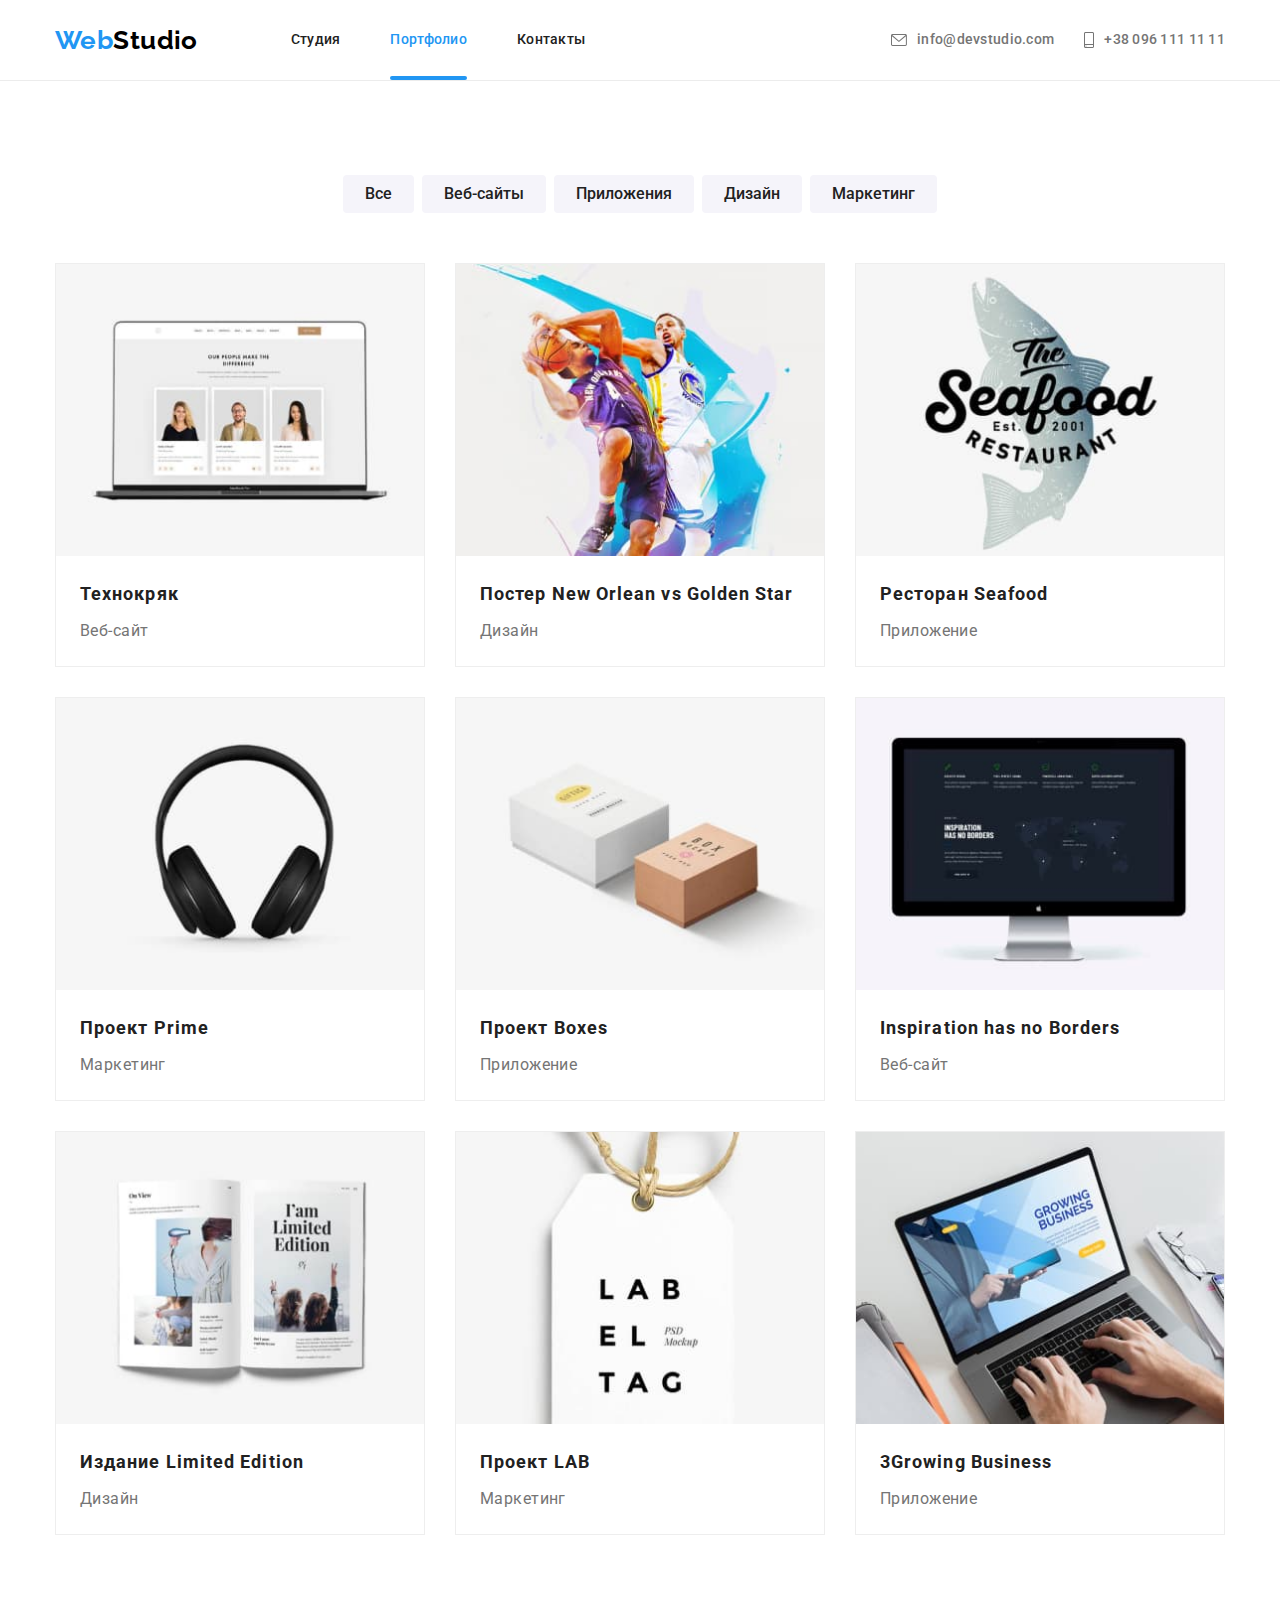
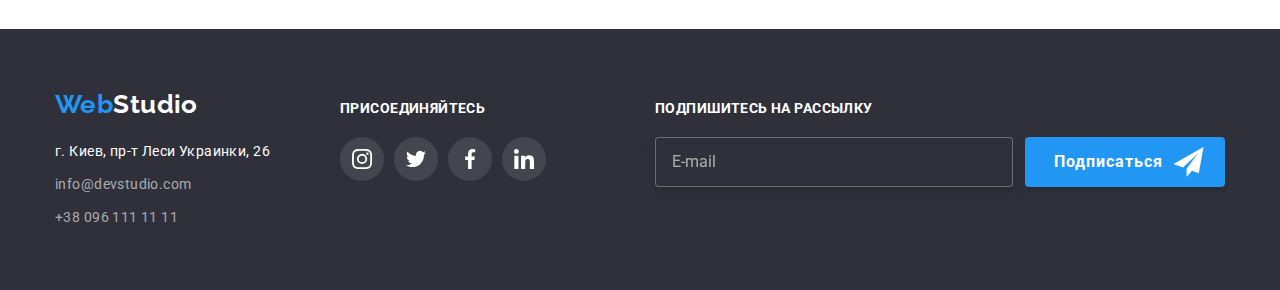
==== page1.html @ 1b329e73 "Add files via upload" ====
<!DOCTYPE html>
<html lang="ru">
<head>
  <meta charset="UTF-8" />
  <meta name="viewport" content="width=device-width, initial-scale=1.0" />
  <title>Document</title>
  <link rel="stylesheet"
    href="https://cdnjs.cloudflare.com/ajax/libs/modern-normalize/1.0.0/modern-normalize.min.css" />
  <link rel="preconnect" href="https://fonts.gstatic.com" />
  <link href="https://fonts.googleapis.com/css2?family=Raleway:wght@700&family=Roboto:wght@400;500;700;900&display=swap"
    rel="stylesheet" />
  <link rel="stylesheet" href="./sass/main.min.css" />
</head>

<body>
  <header class="header">
    <div class="container header__container">
      <a class="logo" href="./index.html"><span>Web</span>Studio</a>
      <nav>
        <ul class="header-nav">
          <li class="header-nav__item">
            <a class="header-nav__page " href="./index.html">Студия</a>
          </li>
          <li class="header-nav__item">
            <a class="header-nav__page header-nav__page--current" href="./page1.html">Портфолио</a>
          </li>
          <li class="header-nav__item">
            <a class="header-nav__page " href="#">Контакты</a>
          </li>
        </ul>
      </nav>
      <ul class="header-kontakt">
        <li class="header-kontakt__subject">
          <a class="header-kontakt__link" href="mailto:info@devstudio.com">
            <svg class="header-kontakt__icon" height="12" width="16">
              <use href="./Images/symbol-defs.svg#icon-envelope"></use>
            </svg>
            info@devstudio.com
          </a>
        </li>
        <li class="header-kontakt__subject">
          <a class="header-kontakt__link" href="tel:+380961111111">
            <svg class="header-kontakt__icon" height="16" width="10">
              <use href="./Images/symbol-defs.svg#icon-smartphone"></use>
            </svg>
            +38 096 111 11 11
          </a>
        </li>
      </ul>
    </div>
  </header>
  <main>
    <section class="portfolio">
      <div class="container">
        <h2 class="portfolio--hidden">Портфолио</h2>
        <ul class="portfolio-button">
          <li class="portfolio-button__set">
            <button class="portfolio-button__link" type="button">Все</button>
          </li>
          <li class="portfolio-button__set">
            <button class="portfolio-button__link" type="button">Веб-сайты</button>
          </li>
          <li class="portfolio-button__set">
            <button class="portfolio-button__link" type="button">Приложения</button>
          </li>
          <li class="portfolio-button__set">
            <button class="portfolio-button__link" type="button">Дизайн</button>
          </li>
          <li class="portfolio-button__set">
            <button class="portfolio-button__link" type="button">Маркетинг</button>
          </li>
        </ul>
        <ul class="portfolio-image">
          <li class="portfolio-image__part">
            <a  href="#"> 
           <div class="portfolio-image__cards">
            <img src="./Images/img8.jpg " alt="лептоп" width="370" /> 
            <p class="portfolio-image__content-cards">
              Технокряк это современная площадка
              распространения коронавируса.
              Компании используют эту платформу для
              цифрового шпионажа
              и атак на защищённые сервера конкурентов.</p>
            </div>
            <div class="image-name">
              <h3 class="image-name__caption" >Технокряк</h3>
              <p class="image-name__content">Веб-сайт</p>
            </div>
            
          </a>
          </li>
          <li class="portfolio-image__part">
            <a href="#"> 
              <div class="portfolio-image__cards"> 
            <img src="./Images/img9.jpg " alt="баскетболисты" width="370" />
            <p class="portfolio-image__content-cards">
              Технокряк это современная площадка
              распространения коронавируса.
              Компании используют эту платформу для
              цифрового шпионажа
              и атак на защищённые сервера конкурентов.</p>
            </div>
            <div class="image-name">
              <h3 class="image-name__caption">Постер New Orlean vs Golden Star</h3>
              <p class="image-name__content">Дизайн</p>
            </div>
          </a>
          </li>
          <li class="portfolio-image__part">
            <a href="#">
              <div class="portfolio-image__cards"> 
            <img src="./Images/img10.jpg " alt="лого рыба" width="370" />
            <p class="portfolio-image__content-cards">
              Технокряк это современная площадка
              распространения коронавируса.
              Компании используют эту платформу для
              цифрового шпионажа
              и атак на защищённые сервера конкурентов.</p>
            </div>
            <div class="image-name">
              <h3 class="image-name__caption">Ресторан Seafood</h3>
              <p class="image-name__content">Приложение</p>
            </div>
          </a>
          </li>
          <li class="portfolio-image__part">
            <a href="#">
              <div class="portfolio-image__cards"> 
            <img src="./Images/img11.jpg " alt="наушники" width="370" />
            <p class="portfolio-image__content-cards">
              Технокряк это современная площадка
              распространения коронавируса.
              Компании используют эту платформу для
              цифрового шпионажа
              и атак на защищённые сервера конкурентов.</p>
            </div>
            <div class="image-name">
              <h3 class="image-name__caption">Проект Prime</h3>
              <p class="image-name__content">Маркетинг</p>
            </div>
          </a>
          </li>
          <li class="portfolio-image__part">
            <a href="#">
              <div class="portfolio-image__cards"> 
            <img src="./Images/img12.jpg " alt="коробочки" width="370" />
            <p class="portfolio-image__content-cards">
              Технокряк это современная площадка
              распространения коронавируса.
              Компании используют эту платформу для
              цифрового шпионажа
              и атак на защищённые сервера конкурентов.</p>
            </div>
            <div class="image-name">
              <h3 class="image-name__caption">Проект Boxes</h3>
              <p class="image-name__content"> Приложение</p>
            </div>
          </a>
          </li>
          <li class="portfolio-image__part">
            <a href="#">
              <div class="portfolio-image__cards"> 
            <img src="./Images/img13.jpg " alt="монитор" width="370" />
            <p class="portfolio-image__content-cards">
              Технокряк это современная площадка
              распространения коронавируса.
              Компании используют эту платформу для
              цифрового шпионажа
              и атак на защищённые сервера конкурентов.</p>
            </div>
            <div class="image-name">
              <h3 class="image-name__caption">Inspiration has no Borders</h3>
              <p class="image-name__content">Веб-сайт</p>
            </div>
          </a>
          </li>
          <li class="portfolio-image__part">
            <a href="#">
              <div class="portfolio-image__cards"> 
            <img src="./Images/img14.jpg " alt="разворот журнала" width="370" />
            <p class="portfolio-image__content-cards">
              Технокряк это современная площадка
              распространения коронавируса.
              Компании используют эту платформу для
              цифрового шпионажа
              и атак на защищённые сервера конкурентов.</p>
            </div>
            <div class="image-name">
              <h3 class="image-name__caption">Издание Limited Edition</h3>
              <p class="image-name__content">Дизайн</p>
            </div>
          </a>
          </li>
          <li class="portfolio-image__part">
            <a href="#">
              <div class="portfolio-image__cards"> 
            <img src="./Images/img15.jpg " alt="лейбла" width="370" />
            <p class="portfolio-image__content-cards">
              Технокряк это современная площадка
              распространения коронавируса.
              Компании используют эту платформу для
              цифрового шпионажа
              и атак на защищённые сервера конкурентов.</p>
            </div>
            <div class="image-name">
              <h3 class="image-name__caption">Проект LAB</h3>
              <p class="image-name__content">Маркетинг</p>
            </div>
          </a>
          </li>
          <li class="portfolio-image__part">
            <a href="#">
              <div class="portfolio-image__cards"> 
            <img src="./Images/img16.jpg " alt="работа на ноутбуке" width="370" />
            <p class="portfolio-image__content-cards">
              Технокряк это современная площадка
              распространения коронавируса.
              Компании используют эту платформу для
              цифрового шпионажа
              и атак на защищённые сервера конкурентов.</p>
            </div>
            <div class="image-name">
              <h3 class="image-name__caption" >3Growing Business</h3>
              <p class="image-name__content">Приложение</p>
            </div>
          </a>
          </li>
        </ul>
      </div>
    </section>
  </main>
  <footer class="footer">
    <div class="container footer__container">
      <address>
        <a class="logo footer__logo" href="./index.html"><span>Web</span>Studio</a>
        <ul class="footer-kontakt">
          <li class="footer-kontakt__list">
            <a class="footer-kontakt__link--other" href="https://www.google.com.ua/maps/@50.401699,30.2525114,10z?hl=ru&authuser=0">
              г.
              Киев, пр-т Леси
              Украинки, 26</a>
          </li>
          <li class="footer-kontakt__list">
            <a class="footer-kontakt__link" href="mailto:info@devstudio.com">info@devstudio.com</a>
          </li>
          <li class="footer-kontakt__list">
            <a class="footer-kontakt__link" href="tel:+380961111111">+38 096 111 11 11</a>
          </li>
        </ul>
      </address>
      <div class="footer-attach">
        <p class="footer-attach__text">присоединяйтесь</p>
        <ul class="social-net footer__social-net">
          <li class="social-net__list ">
            <a class="social-net__link social-net__link--inverse" href="https://www.instagram.com/">
              <svg class="social-net__ikon">
                <use href="./Images/symbol-defs.svg#icon-instagram"></use>
              </svg>
            </a>
          </li>
          <li class="social-net__list  ">
            <a class="social-net__link social-net__link--inverse " href="https://twitter.com/">
              <svg class="social-net__ikon">
                <use href="./Images/symbol-defs.svg#icon-twitter"></use>
              </svg>
            </a>
          </li>
          <li class="social-net__list ">
            <a class="social-net__link social-net__link--inverse" href="https://www.facebook.com/">
              <svg class="social-net__ikon">
                <use href="./Images/symbol-defs.svg#icon-facebook"></use>
              </svg>
            </a>
          </li>
          <li class="social-net__list  ">
            <a class="social-net__link social-net__link--inverse" href="https://www.linkedin.com/">
              <svg class="social-net__ikon">
                <use href="./Images/symbol-defs.svg#icon-linkedin"></use>
              </svg>
            </a>
          </li>
        </ul>
      </div>
      <div class="footer-forma">
        <p class="footer-forma__text">Подпишитесь на рассылку</p>
        <form class="footer-forma__list">
          <label for="email">
            <input class="footer-forma__label" type="email" name="mail" id="email" placeholder="E-mail" />
          </label>
          <button class="footer-forma__button" type="submit">Подписаться
            <svg class="footer-forma__button-ikon" height="30" width="31">
              <use href="./Images/symbol-defs.svg#icon-icon-send">
              </use>
            </svg>
          </button>
        </form>
      </div>
    </div>
  </footer>
</body>
</html>
---- sass/main.min.css ----
body{font-family:Roboto;font-style:normal;font-weight:normal;font-size:14px;line-height:1.71;letter-spacing:.03em;background:#ffffff;color:#757575;}.container{width:1200px;max-width:100%;padding-left:15px;padding-right:15px;margin-left:auto;margin-right:auto;}li{list-style:none;}a{text-decoration:none;}img{display:block;width:100%;}h2{margin-top:0;margin-bottom:50px;font-weight:bold;font-size:36px;line-height:1.17;text-align:center;color:#212121;}.hero__button,.footer-forma__button,.form-modal__button{display:-webkit-box;display:-ms-flexbox;display:flex;font-weight:bold;font-size:16px;line-height:1.87;letter-spacing:.06em;cursor:pointer;-webkit-box-align:center;-ms-flex-align:center;align-items:center;text-align:center;color:#ffffff;background:#2196f3;border:none;border-radius:4px;-webkit-box-shadow:0 4px 4px rgba(0,0,0,.15);box-shadow:0 4px 4px rgba(0,0,0,.15);}.footer-forma__text,.footer-attach__text{display:-webkit-box;display:-ms-flexbox;display:flex;padding:0;margin:0;margin-bottom:20px;font-weight:bold;font-size:14px;line-height:1.14;text-transform:uppercase;color:#ffffff;}.studio--hidden,.form-modal__checkbox--hidden,.portfolio--hidden{position:absolute;clip:rect(0 0 0 0);width:1px;height:1px;margin:-1px;}.header{border-bottom:1px solid #ececec;-webkit-box-sizing:border-box;box-sizing:border-box;}.header__container{display:-webkit-box;display:-ms-flexbox;display:flex;-webkit-box-align:center;-ms-flex-align:center;align-items:center;}.header-nav{display:-webkit-box;display:-ms-flexbox;display:flex;padding:0;margin:0;}.header-nav__item:not(:last-child){margin-right:50px;}.header-nav__item{position:relative;display:-webkit-box;display:-ms-flexbox;display:flex;cursor:pointer;font-weight:500;font-size:14px;line-height:1.14;letter-spacing:.02em;text-align:center;-webkit-transition:color 250ms cubic-bezier(.4,0,.2,1);transition:color 250ms cubic-bezier(.4,0,.2,1);}.header-nav__page{padding-top:32px;padding-bottom:32px;color:#212121;}.header-nav__page:hover,.header-nav__page:focus{color:#2196f3;}.header-nav__page--current::after{position:absolute;content:"";bottom:0;display:block;margin:0;min-width:100%;height:4px;border-radius:2px;background-position:bottom;background-color:#2196f3;}.header-nav__page--current{color:#2196f3;}.header-kontakt{display:-webkit-box;display:-ms-flexbox;display:flex;padding:0;margin:0;margin-left:auto;}.header-kontakt__subject:not(:last-child){margin-right:30px;}.header-kontakt__subject{cursor:pointer;font-weight:500;font-size:14px;line-height:1.14;letter-spacing:.02em;text-align:center;-webkit-transition:color 250ms cubic-bezier(.4,0,.2,1);transition:color 250ms cubic-bezier(.4,0,.2,1);}.header-kontakt__link{display:-webkit-box;display:-ms-flexbox;display:flex;padding-top:32px;padding-bottom:32px;-webkit-box-align:center;-ms-flex-align:center;align-items:center;color:#757575;fill:#757575;}.header-kontakt__link:hover,.header-kontakt__link:focus{color:#2196f3;fill:#2196f3;}.header-kontakt__icon{margin-right:10px;}.logo{display:-webkit-box;display:-ms-flexbox;display:flex;margin-right:93px;font-family:Raleway;font-weight:bold;font-size:26px;line-height:1.19;color:#000000;}.logo>span{color:#2196f3;}.hero{padding-top:200px;padding-bottom:200px;max-width:1600px;height:600px;margin-left:auto;margin-right:auto;background-color:#c4c4c4;background-position:center;background-size:auto;background-image:-webkit-gradient(linear,left top,left bottom,from(rgba(47,48,58,.4)),to(rgba(47,48,58,.4))),url(../Images/hero.jpg);background-image:linear-gradient(rgba(47,48,58,.4),rgba(47,48,58,.4)),url(../Images/hero.jpg);-webkit-box-shadow:0 4px 4px rgba(0,0,0,.25);box-shadow:0 4px 4px rgba(0,0,0,.25);}.hero__title{margin:0 0 30px;font-weight:900;font-size:44px;line-height:1.36;text-align:center;letter-spacing:.06em;color:#ffffff;text-transform:uppercase;}.hero__button{margin-left:auto;margin-right:auto;padding:10px 32px;}.studio{padding-top:94px;padding-bottom:94px;}.studio__list{display:-webkit-box;display:-ms-flexbox;display:flex;padding:0;margin-top:0;}.studio__text:not(:last-child){margin-right:30px;}.studio__text::before{display:block;content:"";height:120px;margin-bottom:30px;background-repeat:no-repeat;background-position:center;background-color:#f5f4fa;border-radius:4px;}.studio__ikon-group::before{background-image:url(../Images/Group.svg);}.studio__ikon-clock::before{background-image:url(../Images/clock.svg);}.studio__ikon-diagram::before{background-image:url(../Images/diagram.svg);}.studio__ikon-astro::before{background-image:url(../Images/astronaut.svg);}.studio__caption{margin:0;margin-bottom:10px;font-size:14px;font-weight:bold;line-height:1.14;text-transform:uppercase;color:#212121;}.studio__content{width:270px;margin:0;}.works{padding-bottom:94px;}.works__product{display:-webkit-box;display:-ms-flexbox;display:flex;padding:0;margin:0;}.works__pictures{position:relative;}.works__pictures:not(:last-child){margin-right:30px;}.works__link{position:absolute;left:0;bottom:0;width:100%;height:70px;background-color:rgba(47,48,58,.8);}.works__caption{display:-webkit-box;display:-ms-flexbox;display:flex;margin:0;padding:27px 0;font-size:14px;line-height:1.14;-webkit-box-pack:center;-ms-flex-pack:center;justify-content:center;text-transform:uppercase;color:#ffffff;}.foto{padding:94px 0;background:#f5f4fa;}.foto__comand{display:-webkit-box;display:-ms-flexbox;display:flex;padding:0;margin:0;}.foto__person{margin-right:30px;background-color:var(--main-beckground-color);-webkit-box-shadow:0 1px 3px rgba(0,0,0,.12),0 1px 1px rgba(0,0,0,.14),0 2px 1px rgba(0,0,0,.2);box-shadow:0 1px 3px rgba(0,0,0,.12),0 1px 1px rgba(0,0,0,.14),0 2px 1px rgba(0,0,0,.2);border-radius:0 0 4px 4px;}.foto__person:nth-child(4n){margin-right:0;}.foto__caption{padding-top:30px;padding-bottom:10px;margin:0;font-weight:500;font-size:16px;line-height:1.19;text-align:center;color:#212121;}.foto__content{padding-bottom:16px;margin:0;font-size:16px;line-height:1.19;text-align:center;}.social-net{display:-webkit-box;display:-ms-flexbox;display:flex;margin:0;padding:0;padding-bottom:30px;-webkit-box-pack:center;-ms-flex-pack:center;justify-content:center;}.social-net__list:not(:last-child){margin-right:10px;}.social-net__link{display:-webkit-box;display:-ms-flexbox;display:flex;height:44px;width:44px;border-radius:50%;-webkit-box-align:center;-ms-flex-align:center;align-items:center;-webkit-box-pack:center;-ms-flex-pack:center;justify-content:center;fill:#afb1b8;-webkit-transition:background-color 250ms cubic-bezier(.4,0,.2,1),fill 250ms cubic-bezier(.4,0,.2,1);transition:background-color 250ms cubic-bezier(.4,0,.2,1),fill 250ms cubic-bezier(.4,0,.2,1);}.social-net__link:hover,.social-net__link:focus{background-color:#2196f3;fill:#ffffff;}.social-net__ikon{display:-webkit-box;display:-ms-flexbox;display:flex;height:20px;width:20px;}.client{padding-top:94px;padding-bottom:94px;}.client__list{display:-webkit-box;display:-ms-flexbox;display:flex;padding:0;margin:0;-webkit-box-pack:center;-ms-flex-pack:center;justify-content:center;}.client__name:not(:last-child){margin-right:30px;}.client__item{display:-webkit-inline-box;display:-ms-inline-flexbox;display:inline-flex;width:170px;height:90px;-webkit-box-align:center;-ms-flex-align:center;align-items:center;-webkit-box-pack:center;-ms-flex-pack:center;justify-content:center;border:1px solid #afb1b8;-webkit-box-sizing:border-box;box-sizing:border-box;border-radius:4px;fill:#afb1b8;-webkit-transition:border-color 250ms cubic-bezier(.4,0,.2,1),fill 250ms cubic-bezier(.4,0,.2,1);transition:border-color 250ms cubic-bezier(.4,0,.2,1),fill 250ms cubic-bezier(.4,0,.2,1);}.client__logo{display:-webkit-box;display:-ms-flexbox;display:flex;}.client__item:focus,.client__item:hover{border-color:#2196f3;fill:#2196f3;}.footer{background-color:#2f303a;}.footer__container{display:-webkit-box;display:-ms-flexbox;display:flex;-webkit-box-align:baseline;-ms-flex-align:baseline;align-items:baseline;padding-top:60px;padding-bottom:60px;}.footer-kontakt{padding:0;margin:0;-webkit-box-align:center;-ms-flex-align:center;align-items:center;}.footer-kontakt__list:not(:last-child){margin-bottom:9px;}.footer-kontakt__link--other{font-style:normal;color:#ffffff;}.footer-kontakt__link{font-style:normal;color:rgba(255,255,255,.6);}.footer-forma{margin-left:auto;}.footer-forma__list{display:-webkit-box;display:-ms-flexbox;display:flex;margin:0;padding:0;}.footer-forma__label{width:358px;height:50px;padding-left:16px;margin:0;font-size:16px;line-height:1.25;color:rgba(255,255,255,.6);border:1px solid rgba(255,255,255,.3);border-radius:4px;-webkit-box-sizing:border-box;box-sizing:border-box;-webkit-filter:drop-shadow(0 4px 4px rgba(0,0,0,.15));filter:drop-shadow(0 4px 4px rgba(0,0,0,.15));background-color:#2f303a;}.footer-forma__label::-webkit-input-placeholder{font-size:16px;line-height:1.25;color:rgba(255,255,255,.6);}.footer-forma__label:-ms-input-placeholder{font-size:16px;line-height:1.25;color:rgba(255,255,255,.6);}.footer-forma__label::-ms-input-placeholder{font-size:16px;line-height:1.25;color:rgba(255,255,255,.6);}.footer-forma__label::placeholder{font-size:16px;line-height:1.25;color:rgba(255,255,255,.6);}.footer-forma__button{height:50px;width:200px;margin-left:12px;padding:10px 10px 10px 29px;}.footer-forma__button-ikon{margin-left:10px;}.backdrop{position:fixed;top:0;width:100%;height:100%;background-color:rgba(0,0,0,.2);opacity:1;-webkit-transition:opacity 250ms cubic-bezier(.4,0,.2,1);transition:opacity 250ms cubic-bezier(.4,0,.2,1);}.backdrop.is-hidden{opacity:0;pointer-events:none;}.backdrop.is-hidden .modal{-webkit-transform:translate(-50%,-50%) scale3d(.5,.5,.2);transform:translate(-50%,-50%) scale3d(.5,.5,.2);}.modal{position:absolute;max-height:581px;max-width:528px;top:50%;left:50%;overflow:visible;border-radius:4px;-webkit-box-shadow:0 1px 3px rgba(0,0,0,.12),0 1px 1px rgba(0,0,0,.14),0 2px 1px rgba(0,0,0,.2);box-shadow:0 1px 3px rgba(0,0,0,.12),0 1px 1px rgba(0,0,0,.14),0 2px 1px rgba(0,0,0,.2);background-color:#ffffff;-webkit-transform:translate(-50%,-50%) scale3d(1,1,1);transform:translate(-50%,-50%) scale3d(1,1,1);-webkit-transition:-webkit-transform 250ms cubic-bezier(.4,0,.2,1);transition:-webkit-transform 250ms cubic-bezier(.4,0,.2,1);transition:transform 250ms cubic-bezier(.4,0,.2,1);transition:transform 250ms cubic-bezier(.4,0,.2,1),-webkit-transform 250ms cubic-bezier(.4,0,.2,1);}.modal__button--close{margin-top:8px;margin-right:8px;margin-left:490px;padding:0;width:30px;height:30px;cursor:pointer;-webkit-box-pack:center;-ms-flex-pack:center;justify-content:center;-webkit-box-align:center;-ms-flex-align:center;align-items:center;background-color:#ffffff;-webkit-box-sizing:border-box;box-sizing:border-box;border:1px solid rgba(0,0,0,.1);border-radius:50%;fill:#000000;-webkit-transition:fill 250ms cubic-bezier(.4,0,.2,1);transition:fill 250ms cubic-bezier(.4,0,.2,1);}.modal__button--close:hover,.modal__button--close:focus-within{fill:#2196f3;}.footer__logo{margin:0;margin-bottom:20px;font-style:normal;color:#ffffff;}.footer-attach{margin-left:70px;}.footer__social-net{padding:0;}.social-net__link--inverse{fill:#ffffff;background-color:rgba(255,255,255,.1);-webkit-transition:background-color 250ms cubic-bezier(.4,0,.2,1);transition:background-color 250ms cubic-bezier(.4,0,.2,1);}.form-modal{max-width:448px;margin-left:auto;margin-right:auto;padding:0;}.form-modal__caption{margin-top:2px;margin-bottom:12px;font-weight:bold;font-size:20px;line-height:1.15;text-align:center;color:#212121;}.form-modal__field{display:-webkit-box;display:-ms-flexbox;display:flex;-webkit-box-orient:vertical;-webkit-box-direction:normal;-ms-flex-direction:column;flex-direction:column;margin-bottom:10px;font-size:12px;line-height:1.17;letter-spacing:.01em;color:#757575;}.form-modal__field--last{margin-bottom:20px;}.form-modal__label{margin-bottom:4px;}.form-modal__position{width:100%;height:40px;padding-left:42px;border:1px solid rgba(33,33,33,.2);-webkit-box-sizing:border-box;box-sizing:border-box;border-radius:4px;-webkit-transition:border-color 250ms cubic-bezier(.4,0,.2,1);transition:border-color 250ms cubic-bezier(.4,0,.2,1);}.form-modal__position:hover,.form-modal__textarea:hover,.form-modal__position:focus-within,.form-modal__textarea:focus-within{border-color:#2196f3;}.form-modal__input{position:relative;-webkit-transition:fill 250ms cubic-bezier(.4,0,.2,1);transition:fill 250ms cubic-bezier(.4,0,.2,1);}.form-modal__ikon{position:absolute;top:50%;left:15px;-webkit-transform:translateY(-50%);transform:translateY(-50%);}.form-modal__input:hover,.form-modal__input:focus-within{fill:#2196f3;border-color:#2196f3;}.form-modal__textarea{width:100%;height:120px;resize:none;padding:12px 16px;border:1px solid rgba(33,33,33,.2);border-radius:4px;-webkit-box-sizing:border-box;box-sizing:border-box;-webkit-transition:border 250ms cubic-bezier(.4,0,.2,1);transition:border 250ms cubic-bezier(.4,0,.2,1);}.form-modal__textarea::-webkit-input-placeholder{line-height:1.14;letter-spacing:.01em;color:rgba(117,117,117,.5);}.form-modal__textarea:-ms-input-placeholder{line-height:1.14;letter-spacing:.01em;color:rgba(117,117,117,.5);}.form-modal__textarea::-ms-input-placeholder{line-height:1.14;letter-spacing:.01em;color:rgba(117,117,117,.5);}.form-modal__textarea::placeholder{line-height:1.14;letter-spacing:.01em;color:rgba(117,117,117,.5);}.form-modal__check{display:-webkit-box;display:-ms-flexbox;display:flex;margin-left:auto;margin-right:auto;margin-bottom:30px;-webkit-box-align:center;-ms-flex-align:center;align-items:center;-webkit-box-pack:center;-ms-flex-pack:center;justify-content:center;}.form-modal__castomcheck{display:inline-block;width:16px;height:15px;margin-right:7px;border:2px solid #212121;border-radius:4px;}.form-modal__checkbox:checked + .form-modal__castomcheck{background-color:#2196f3;background-image:url(../Images/iconcheck.svg);background-size:contain;background-origin:border-box;border-color:#2196f3;}.form-modal__agreeme{display:-webkit-box;display:-ms-flexbox;display:flex;margin-right:5px;line-height:1.71;color:#757575;}.form-modal__contract{display:-webkit-box;display:-ms-flexbox;display:flex;line-height:1.71;-webkit-text-decoration-line:underline;text-decoration-line:underline;color:#2196f3;}.form-modal__button{display:block;width:200px;height:50px;padding:0;margin-left:auto;margin-right:auto;margin-bottom:40px;-webkit-transition:background-color 250ms cubic-bezier(.4,0,.2,1);transition:background-color 250ms cubic-bezier(.4,0,.2,1);}.form-modal__button:hover,.form-modal__button:focus{background-color:#188ce8;}.portfolio{padding-top:94px;padding-bottom:94px;}.portfolio-button{display:-webkit-box;display:-ms-flexbox;display:flex;padding:0;margin:0;margin-bottom:50px;-webkit-box-pack:center;-ms-flex-pack:center;justify-content:center;}.portfolio-button__set:not(:last-child){margin-right:8px;}.portfolio-button__link{padding:6px 22px;height:38px;font-weight:500;font-size:16px;line-height:1.62;text-align:center;color:#212121;background:#f5f4fa;border:none;border-radius:4px;-webkit-transition:background-color 250ms cubic-bezier(.4,0,.2,1),color 250ms cubic-bezier(.4,0,.2,1),-webkit-box-shadow 250ms cubic-bezier(.4,0,.2,1);transition:background-color 250ms cubic-bezier(.4,0,.2,1),color 250ms cubic-bezier(.4,0,.2,1),-webkit-box-shadow 250ms cubic-bezier(.4,0,.2,1);transition:background-color 250ms cubic-bezier(.4,0,.2,1),color 250ms cubic-bezier(.4,0,.2,1),box-shadow 250ms cubic-bezier(.4,0,.2,1);transition:background-color 250ms cubic-bezier(.4,0,.2,1),color 250ms cubic-bezier(.4,0,.2,1),box-shadow 250ms cubic-bezier(.4,0,.2,1),-webkit-box-shadow 250ms cubic-bezier(.4,0,.2,1);}.portfolio-button__link:hover,.portfolio-button__link:focus{background-color:#2196f3;color:#ffffff;-webkit-box-shadow:0 3px 1px rgba(0,0,0,.1),0 1px 2px rgba(0,0,0,.08),0 2px 2px rgba(0,0,0,.12);box-shadow:0 3px 1px rgba(0,0,0,.1),0 1px 2px rgba(0,0,0,.08),0 2px 2px rgba(0,0,0,.12);}.portfolio-image{display:-webkit-inline-box;display:-ms-inline-flexbox;display:inline-flex;-ms-flex-wrap:wrap;flex-wrap:wrap;padding:0;margin:0;}.portfolio-image__part:nth-child(3n){margin-right:0;}.portfolio-image__part{display:block;margin-right:30px;margin-bottom:30px;border:1px solid #eeeeee;-webkit-box-sizing:border-box;box-sizing:border-box;width:370px;height:404px;-webkit-transition:-webkit-box-shadow 250ms cubic-bezier(.4,0,.2,1);transition:-webkit-box-shadow 250ms cubic-bezier(.4,0,.2,1);transition:box-shadow 250ms cubic-bezier(.4,0,.2,1);transition:box-shadow 250ms cubic-bezier(.4,0,.2,1),-webkit-box-shadow 250ms cubic-bezier(.4,0,.2,1);}.portfolio-image__part:nth-last-child(-n + 3){margin-bottom:0;}.portfolio-image__part:hover,.portfolio-image__part:focus-within{-webkit-box-shadow:0 1px 1px rgba(0,0,0,.12),0 4px 4px rgba(0,0,0,.06),1px 4px 6px rgba(0,0,0,.16);box-shadow:0 1px 1px rgba(0,0,0,.12),0 4px 4px rgba(0,0,0,.06),1px 4px 6px rgba(0,0,0,.16);cursor:pointer;}.portfolio-image__part:hover .portfolio-image__content-cards,.portfolio-image__part:focus-within .portfolio-image__content-cards{opacity:1;font-size:18px;line-height:1.56;color:#ffffff;background-color:rgba(33,150,243,.9);-webkit-transform:translateY(-100%);transform:translateY(-100%);-webkit-transition:-webkit-transform 250ms cubic-bezier(.4,0,.2,1);transition:-webkit-transform 250ms cubic-bezier(.4,0,.2,1);transition:transform 250ms cubic-bezier(.4,0,.2,1);transition:transform 250ms cubic-bezier(.4,0,.2,1),-webkit-transform 250ms cubic-bezier(.4,0,.2,1);}.portfolio-image__cards{position:relative;overflow:hidden;}.portfolio-image__content-cards{position:absolute;top:100%;margin:0;padding:63px 24px;opacity:0;width:100%;height:100%;}.image-name{padding:20px 24px;}.image-name__caption{margin:0 0 4px;font-weight:bold;font-size:18px;line-height:2;letter-spacing:.06em;color:#212121;}.image-name__content{margin:0;font-size:16px;line-height:1.87;color:#757575;}
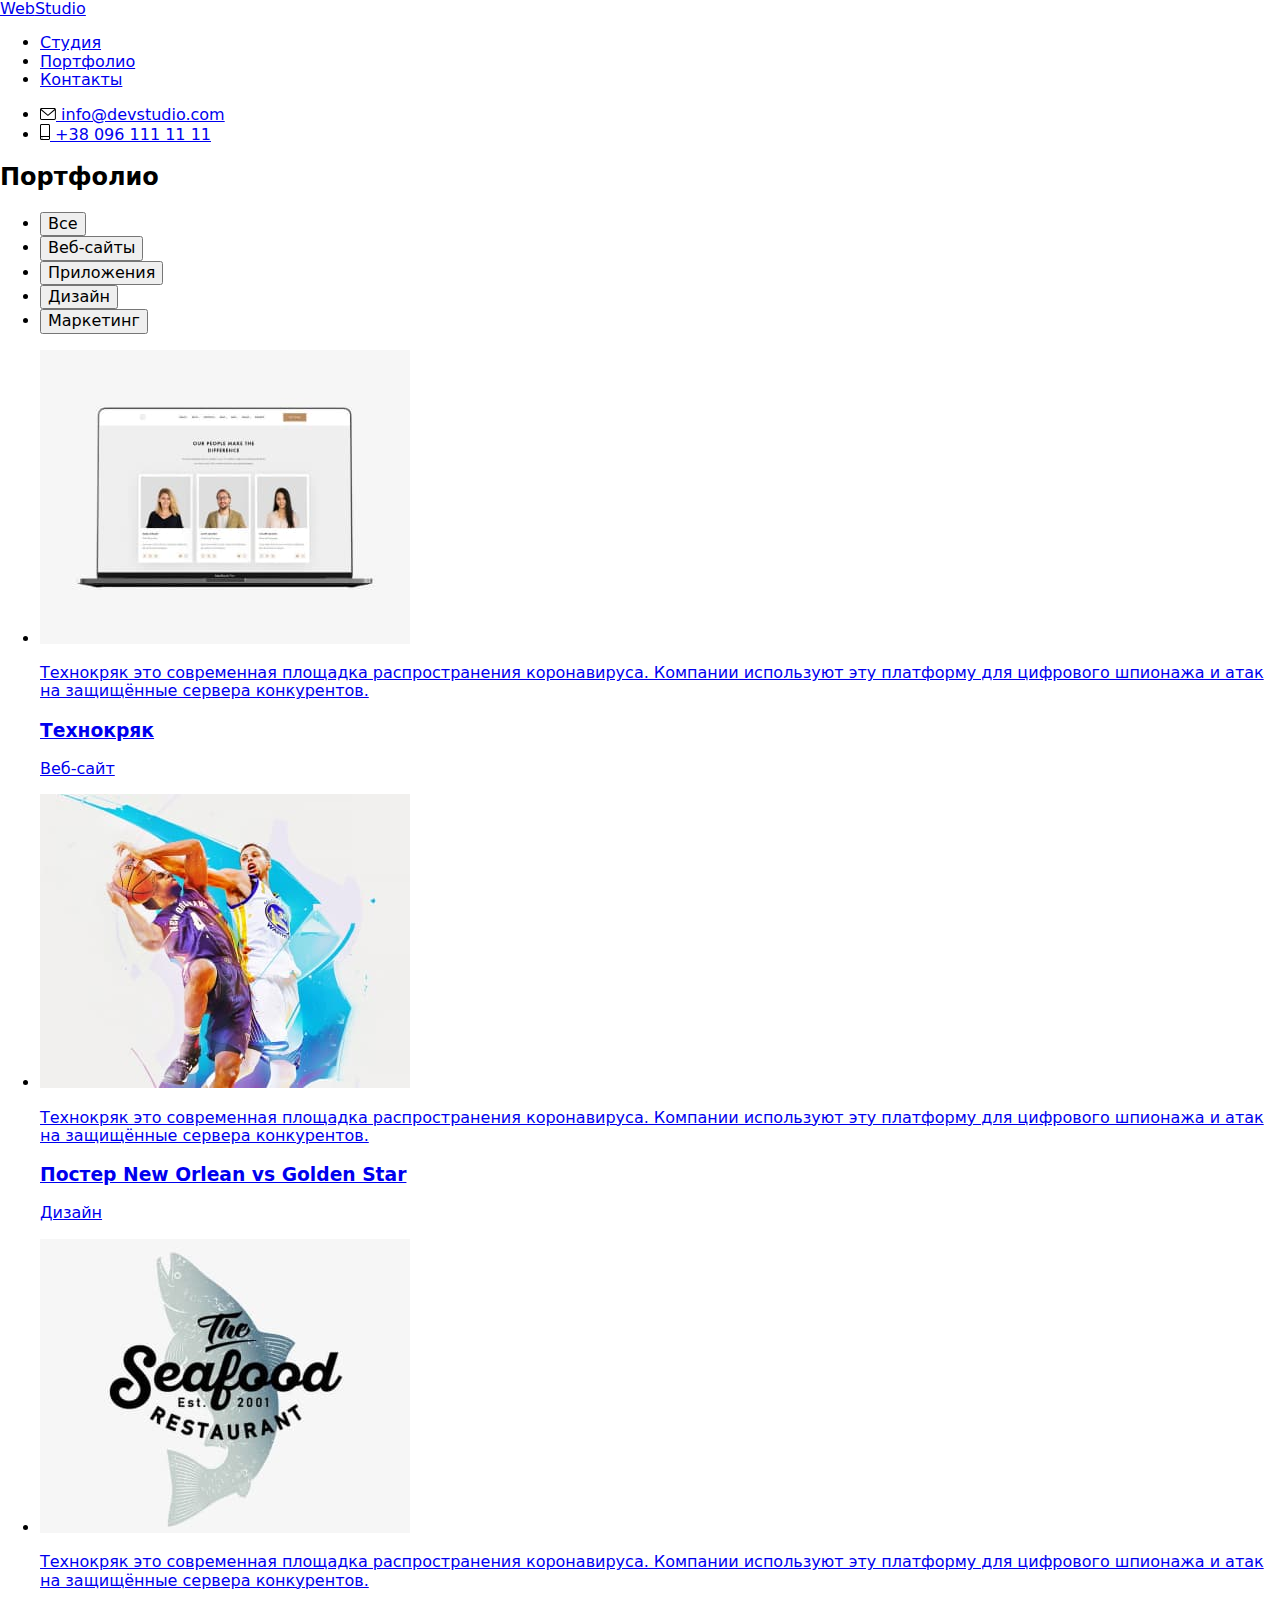
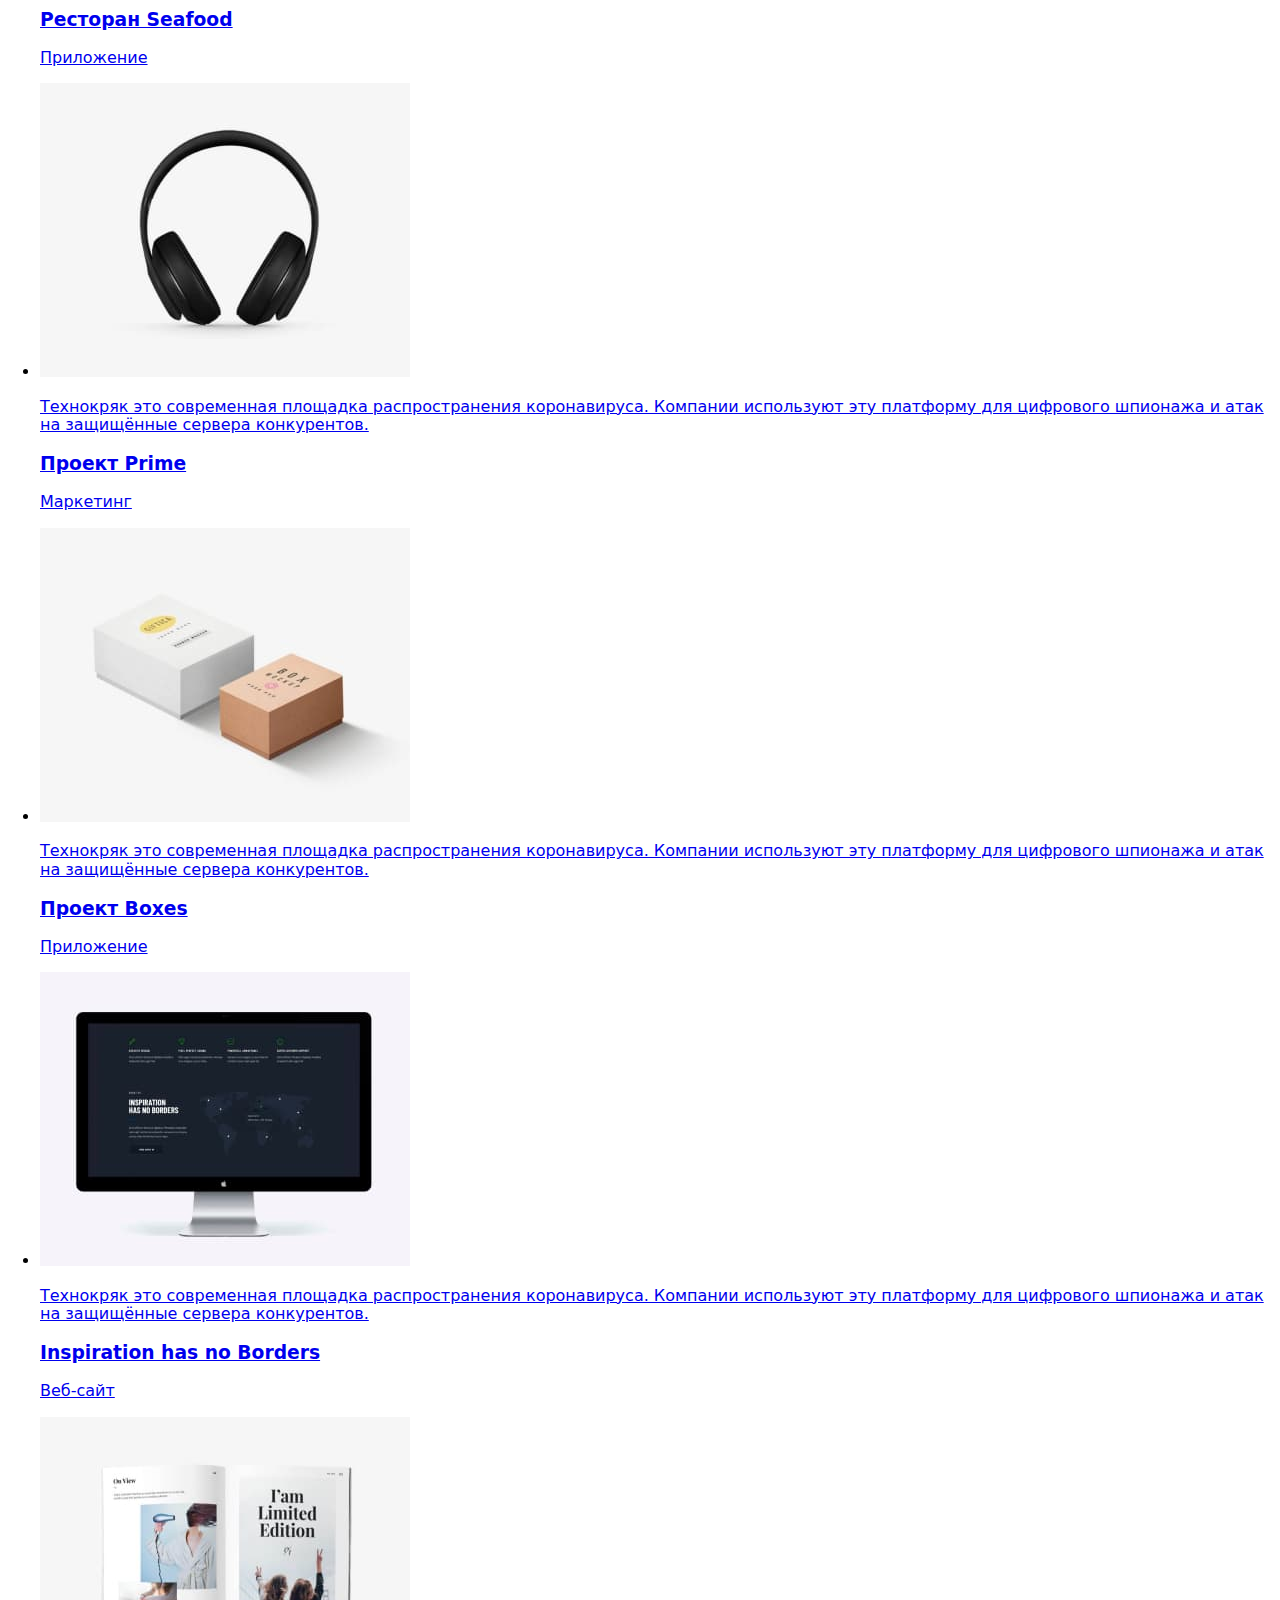
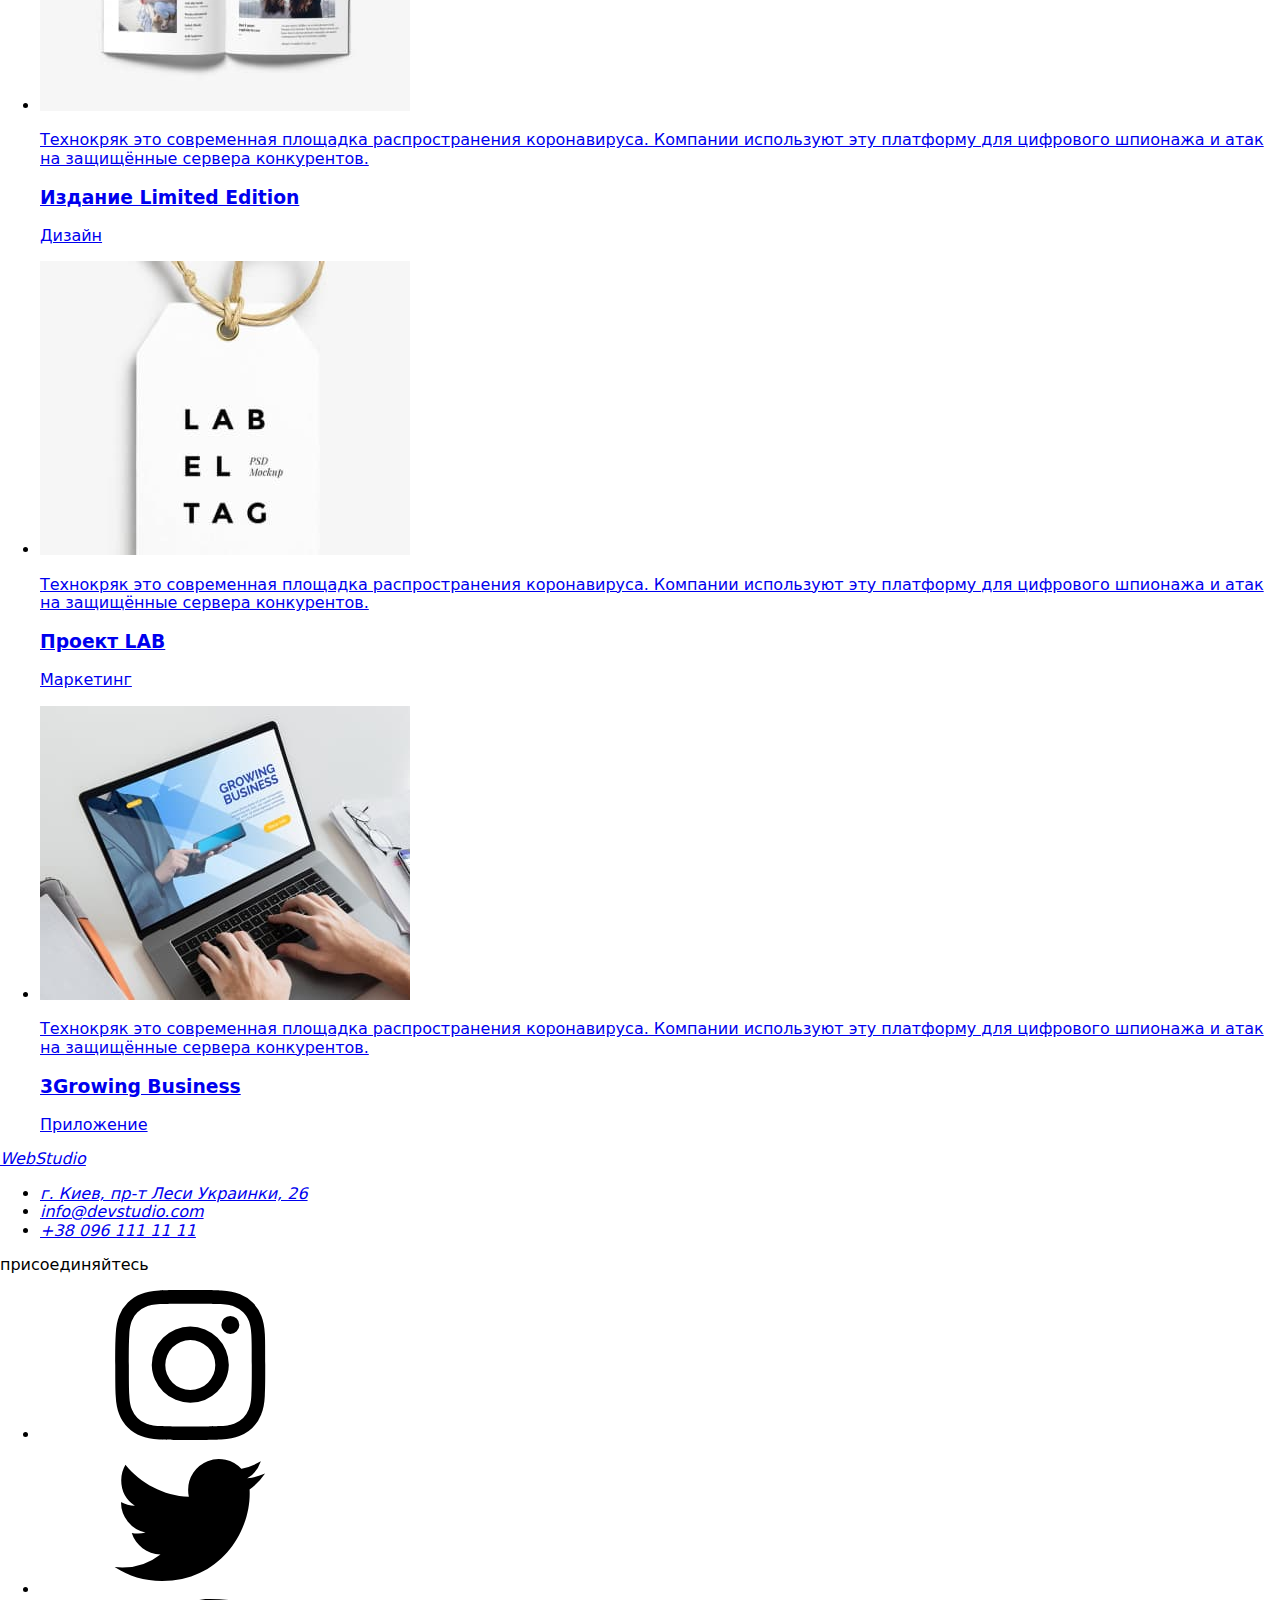
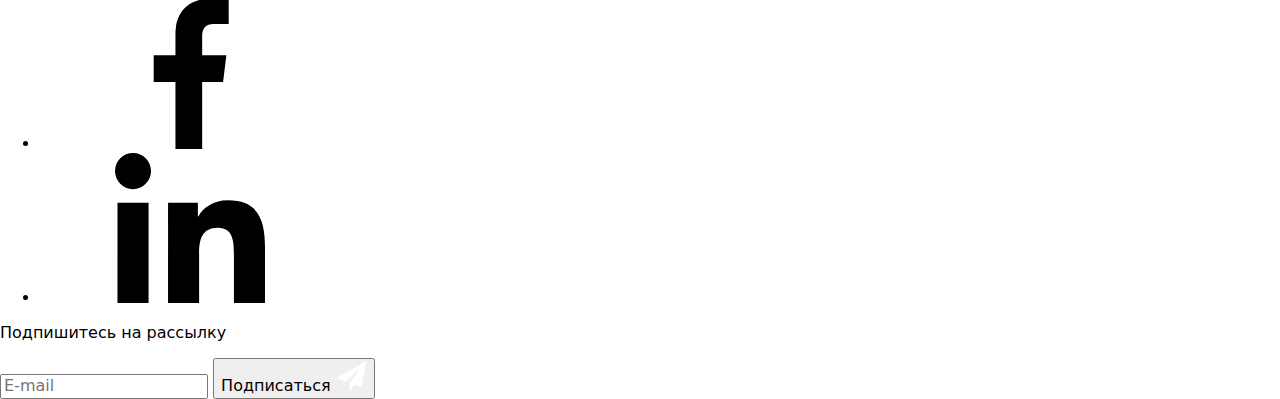
==== commit d5e85727: "Add files via upload" ====
--- a/page1.html
+++ b/page1.html
@@ -9,7 +9,7 @@
   <link rel="preconnect" href="https://fonts.gstatic.com" />
   <link href="https://fonts.googleapis.com/css2?family=Raleway:wght@700&family=Roboto:wght@400;500;700;900&display=swap"
     rel="stylesheet" />
-  <link rel="stylesheet" href="./sass/main.min.css" />
+  <link rel="stylesheet" href="./css/main.min.css" />
 </head>
 
 <body>
